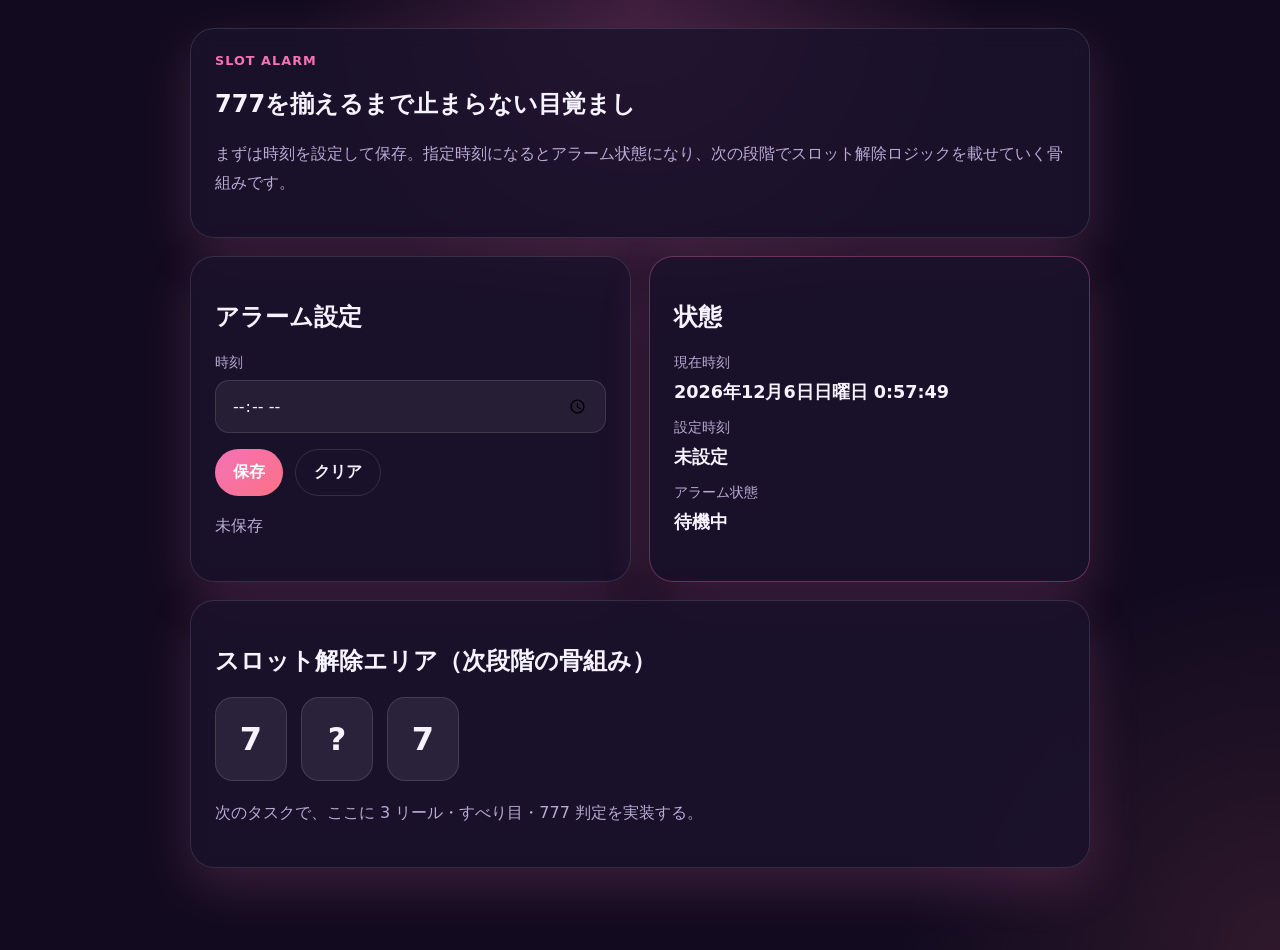
==== slot-alarm/index.html @ df9e9bd1 "feat: add slot alarm app skeleton" ====
<!doctype html>
<html lang="ja">
  <head>
    <meta charset="UTF-8" />
    <meta name="viewport" content="width=device-width, initial-scale=1.0" />
    <title>Slot Alarm</title>
    <meta name="description" content="777を揃えないと止められないスロット風目覚ましアプリ" />
    <link rel="stylesheet" href="./style.css" />
  </head>
  <body>
    <main class="app-shell">
      <section class="hero panel">
        <p class="eyebrow">Slot Alarm</p>
        <h1>777を揃えるまで止まらない目覚まし</h1>
        <p class="lead">まずは時刻を設定して保存。指定時刻になるとアラーム状態になり、次の段階でスロット解除ロジックを載せていく骨組みです。</p>
      </section>

      <section class="grid">
        <section class="panel">
          <h2>アラーム設定</h2>
          <label for="alarmTime">時刻</label>
          <input id="alarmTime" type="time" />
          <div class="actions">
            <button id="saveAlarmButton" type="button">保存</button>
            <button id="clearAlarmButton" type="button" class="secondary">クリア</button>
          </div>
          <p id="saveMessage" class="muted">未保存</p>
        </section>

        <section class="panel accent">
          <h2>状態</h2>
          <dl class="status-list">
            <div>
              <dt>現在時刻</dt>
              <dd id="clock">読み込み中...</dd>
            </div>
            <div>
              <dt>設定時刻</dt>
              <dd id="alarmDisplay">未設定</dd>
            </div>
            <div>
              <dt>アラーム状態</dt>
              <dd id="alarmState">待機中</dd>
            </div>
          </dl>
        </section>
      </section>

      <section class="panel slot-preview">
        <h2>スロット解除エリア（次段階の骨組み）</h2>
        <div class="reels" aria-label="slot preview">
          <div class="reel">7</div>
          <div class="reel">?</div>
          <div class="reel">7</div>
        </div>
        <p class="muted">次のタスクで、ここに 3 リール・すべり目・777 判定を実装する。</p>
      </section>
    </main>

    <script src="./script.js"></script>
  </body>
</html>
---- slot-alarm/style.css ----
:root {
  --bg: #120b1f;
  --panel: rgba(28, 18, 46, 0.78);
  --text: #f6f2ff;
  --muted: #b9abd3;
  --accent: #f472b6;
  --accent-strong: #fb7185;
  --line: rgba(255, 255, 255, 0.12);
  --glow: 0 18px 50px rgba(244, 114, 182, 0.18);
}

* { box-sizing: border-box; }

body {
  margin: 0;
  min-height: 100vh;
  font-family: Inter, system-ui, sans-serif;
  color: var(--text);
  background:
    radial-gradient(circle at top, rgba(244, 114, 182, 0.2), transparent 30%),
    radial-gradient(circle at bottom right, rgba(251, 113, 133, 0.12), transparent 24%),
    var(--bg);
}

.app-shell {
  width: min(900px, calc(100% - 24px));
  margin: 0 auto;
  padding: 28px 0 64px;
}

.panel {
  background: var(--panel);
  border: 1px solid var(--line);
  border-radius: 24px;
  padding: 24px;
  box-shadow: var(--glow);
  backdrop-filter: blur(10px);
  margin-bottom: 18px;
}

.accent {
  border-color: rgba(244, 114, 182, 0.35);
}

.eyebrow {
  margin: 0 0 12px;
  color: var(--accent);
  font-weight: 700;
  letter-spacing: 0.08em;
  text-transform: uppercase;
  font-size: 0.8rem;
}

.lead,
.muted {
  color: var(--muted);
  line-height: 1.8;
}

.grid {
  display: grid;
  gap: 18px;
  grid-template-columns: repeat(auto-fit, minmax(280px, 1fr));
}

label,
dt {
  display: block;
  font-size: 0.9rem;
  color: var(--muted);
  margin-bottom: 8px;
}

input {
  width: 100%;
  border: 1px solid var(--line);
  border-radius: 14px;
  background: rgba(255, 255, 255, 0.06);
  color: var(--text);
  padding: 14px 16px;
  font: inherit;
}

.actions {
  display: flex;
  gap: 12px;
  margin: 16px 0 10px;
}

button {
  border: none;
  border-radius: 999px;
  padding: 12px 18px;
  font: inherit;
  font-weight: 700;
  color: white;
  background: linear-gradient(135deg, var(--accent), var(--accent-strong));
}

button.secondary {
  background: transparent;
  border: 1px solid var(--line);
  color: var(--text);
}

.status-list {
  margin: 0;
}

.status-list > div {
  margin-bottom: 14px;
}

.status-list dd {
  margin: 0;
  font-size: 1.1rem;
  font-weight: 700;
}

.reels {
  display: grid;
  grid-template-columns: repeat(3, 72px);
  gap: 14px;
  margin: 18px 0;
}

.reel {
  height: 84px;
  display: grid;
  place-items: center;
  border-radius: 18px;
  background: rgba(255, 255, 255, 0.08);
  border: 1px solid rgba(255, 255, 255, 0.12);
  font-size: 2rem;
  font-weight: 800;
}

@media (max-width: 640px) {
  .actions {
    flex-direction: column;
  }

  .reels {
    grid-template-columns: repeat(3, 1fr);
  }
}
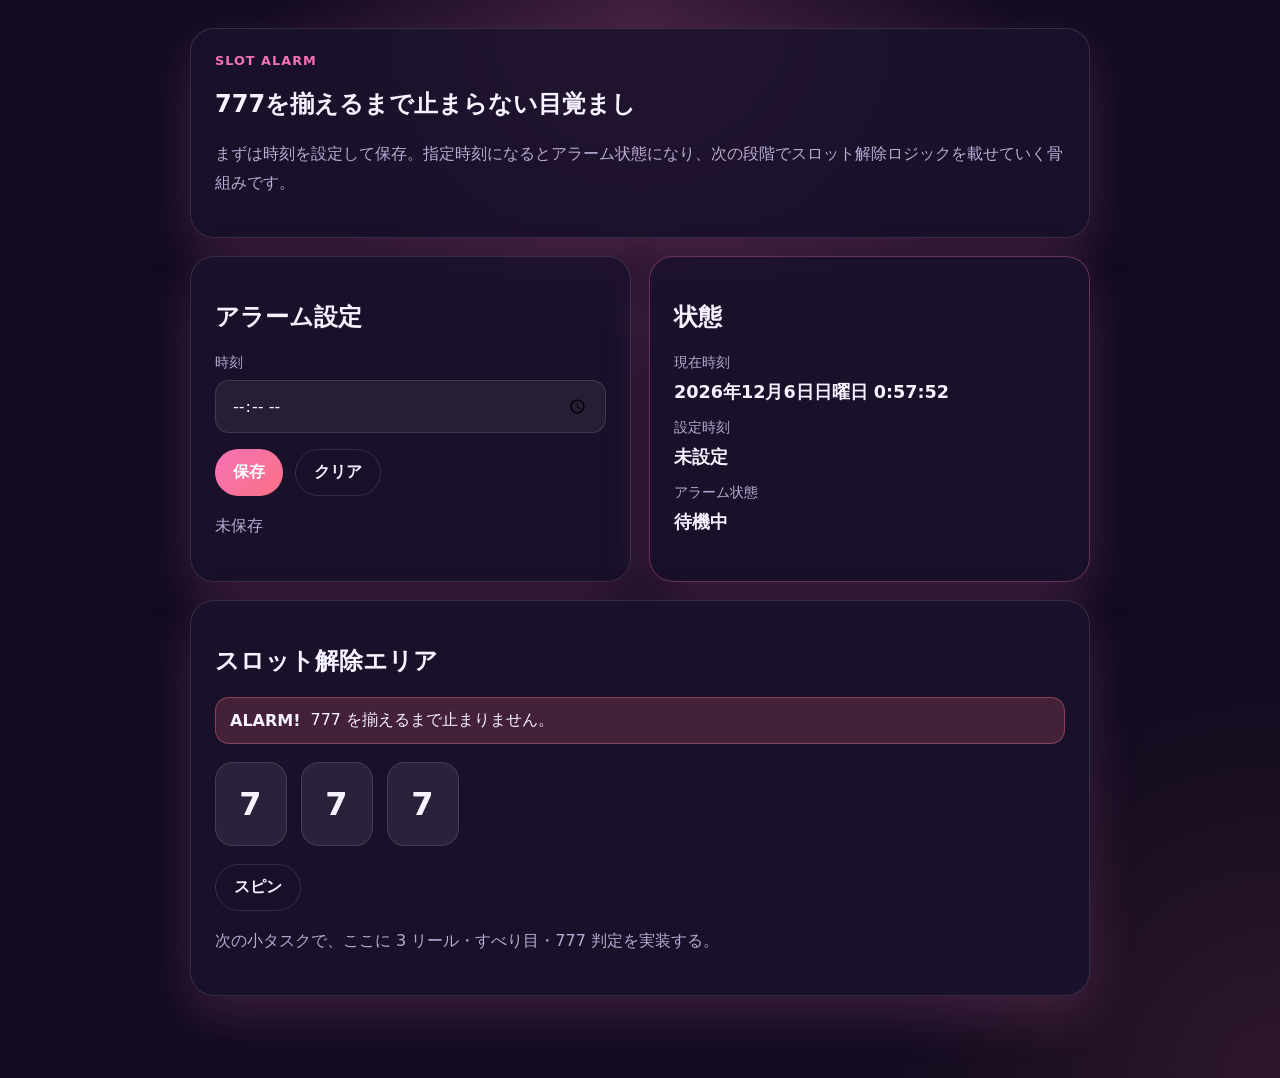
==== commit cc567037: "feat: finish slot alarm gameplay flow" ====
--- a/slot-alarm/index.html
+++ b/slot-alarm/index.html
@@ -46,14 +46,21 @@
         </section>
       </section>
 
-      <section class="panel slot-preview">
-        <h2>スロット解除エリア（次段階の骨組み）</h2>
+      <section class="panel slot-preview" id="slotPanel">
+        <h2>スロット解除エリア</h2>
+        <div class="alarm-banner" id="alarmBanner" hidden>
+          <strong>ALARM!</strong>
+          <span>777 を揃えるまで止まりません。</span>
+        </div>
         <div class="reels" aria-label="slot preview">
-          <div class="reel">7</div>
-          <div class="reel">?</div>
-          <div class="reel">7</div>
+          <div class="reel" id="reel1">7</div>
+          <div class="reel" id="reel2">7</div>
+          <div class="reel" id="reel3">7</div>
         </div>
-        <p class="muted">次のタスクで、ここに 3 リール・すべり目・777 判定を実装する。</p>
+        <div class="actions">
+          <button id="spinButton" type="button" class="secondary" disabled>スピン</button>
+        </div>
+        <p class="muted" id="slotMessage">次の小タスクで、ここに 3 リール・すべり目・777 判定を実装する。</p>
       </section>
     </main>
 
--- a/slot-alarm/style.css
+++ b/slot-alarm/style.css
@@ -19,6 +19,17 @@
   background:
     radial-gradient(circle at top, rgba(244, 114, 182, 0.2), transparent 30%),
     radial-gradient(circle at bottom right, rgba(251, 113, 133, 0.12), transparent 24%),
+    var(--bg);
+}
+
+body.alarm-active {
+  animation: alarmFlash 0.8s infinite alternate;
+}
+
+body.alarm-cleared {
+  background:
+    radial-gradient(circle at top, rgba(34, 197, 94, 0.22), transparent 30%),
+    radial-gradient(circle at bottom right, rgba(74, 222, 128, 0.12), transparent 24%),
     var(--bg);
 }
 
@@ -117,6 +128,22 @@
   font-weight: 700;
 }
 
+.alarm-banner {
+  display: flex;
+  gap: 10px;
+  align-items: center;
+  padding: 12px 14px;
+  border-radius: 14px;
+  background: rgba(251, 113, 133, 0.18);
+  border: 1px solid rgba(251, 113, 133, 0.4);
+  margin-bottom: 16px;
+}
+
+.slot-preview.success {
+  border-color: rgba(74, 222, 128, 0.45);
+  box-shadow: 0 18px 50px rgba(34, 197, 94, 0.16);
+}
+
 .reels {
   display: grid;
   grid-template-columns: repeat(3, 72px);
@@ -133,6 +160,21 @@
   border: 1px solid rgba(255, 255, 255, 0.12);
   font-size: 2rem;
   font-weight: 800;
+  letter-spacing: 0.04em;
+}
+
+.reel.spinning {
+  outline: 2px solid rgba(244, 114, 182, 0.5);
+  transform: translateY(-2px);
+}
+
+@keyframes alarmFlash {
+  from {
+    background-color: var(--bg);
+  }
+  to {
+    background-color: #2a1020;
+  }
 }
 
 @media (max-width: 640px) {
